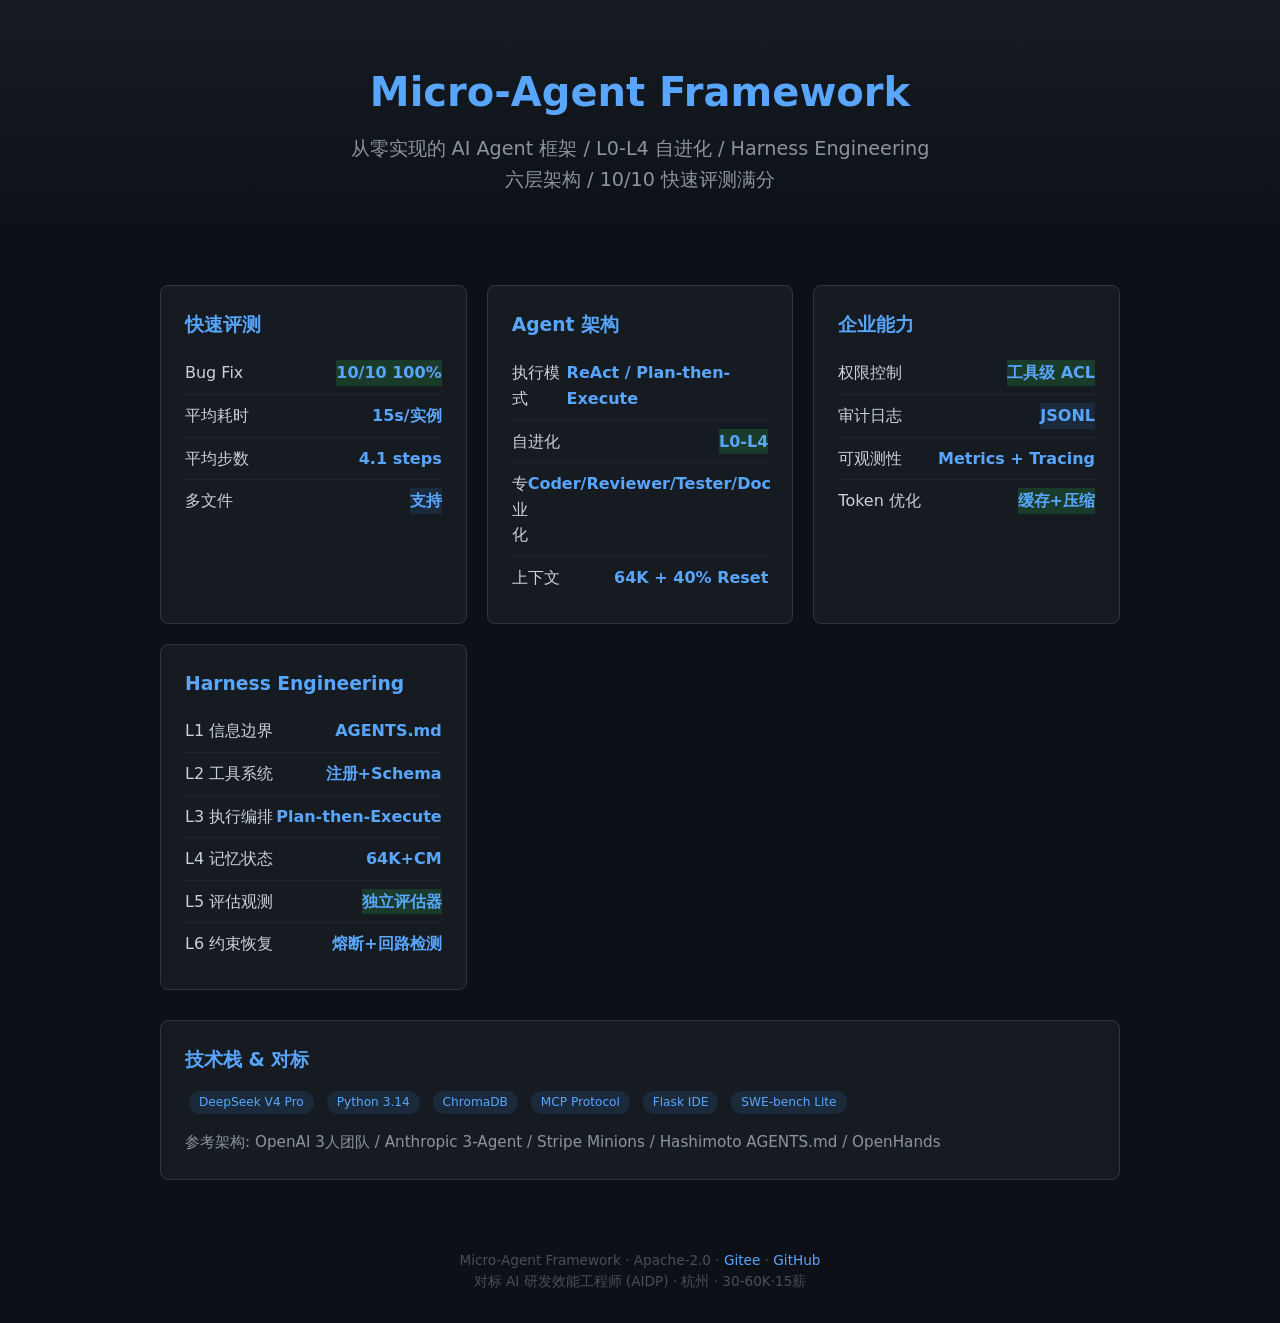
==== docs/index.html @ f25aa90a "feat: multi-file + hard bug fixtures, Gitee Pages site, OpenHands reference" ====
<!DOCTYPE html>
<html lang="zh">
<head>
<meta charset="UTF-8">
<meta name="viewport" content="width=device-width, initial-scale=1.0">
<title>Micro-Agent Framework</title>
<style>
*{margin:0;padding:0;box-sizing:border-box}
body{font-family:system-ui,sans-serif;background:#0d1117;color:#c9d1d9;line-height:1.6}
.hero{text-align:center;padding:60px 20px 40px;background:linear-gradient(180deg,#161b22,#0d1117)}
.hero h1{font-size:2.5em;color:#58a6ff;margin-bottom:10px}
.hero p{color:#8b949e;font-size:1.2em;max-width:600px;margin:0 auto}
.container{max-width:1000px;margin:0 auto;padding:20px}
.grid{display:grid;grid-template-columns:repeat(auto-fit,minmax(300px,1fr));gap:20px;margin:30px 0}
.card{background:#161b22;border:1px solid #30363d;border-radius:8px;padding:24px}
.card h3{color:#58a6ff;margin-bottom:12px}
.card p{color:#8b949e;font-size:0.95em}
.badge{display:inline-block;padding:2px 10px;border-radius:12px;font-size:0.8em;margin:4px}
.badge-pass{background:#1a3a2a;color:#3fb950}
.badge-info{background:#1a2a3a;color:#58a6ff}
.metric{display:flex;justify-content:space-between;padding:8px 0;border-bottom:1px solid #21262d}
.metric:last-child{border:none}
.value{color:#58a6ff;font-weight:600}
.footer{text-align:center;padding:30px;color:#484f58;font-size:0.85em}
a{color:#58a6ff;text-decoration:none}
</style>
</head>
<body>

<div class="hero">
<h1>Micro-Agent Framework</h1>
<p>从零实现的 AI Agent 框架  /  L0-L4 自进化  /  Harness Engineering 六层架构  /  10/10 快速评测满分</p>
</div>

<div class="container">

<div class="grid">
<div class="card">
<h3>快速评测</h3>
<div class="metric"><span>Bug Fix</span><span class="value badge-pass">10/10 100%</span></div>
<div class="metric"><span>平均耗时</span><span class="value">15s/实例</span></div>
<div class="metric"><span>平均步数</span><span class="value">4.1 steps</span></div>
<div class="metric"><span>多文件</span><span class="value badge-info">支持</span></div>
</div>

<div class="card">
<h3>Agent 架构</h3>
<div class="metric"><span>执行模式</span><span class="value">ReAct / Plan-then-Execute</span></div>
<div class="metric"><span>自进化</span><span class="value badge-pass">L0-L4</span></div>
<div class="metric"><span>专业化</span><span class="value">Coder/Reviewer/Tester/Doc</span></div>
<div class="metric"><span>上下文</span><span class="value">64K + 40% Reset</span></div>
</div>

<div class="card">
<h3>企业能力</h3>
<div class="metric"><span>权限控制</span><span class="value badge-pass">工具级 ACL</span></div>
<div class="metric"><span>审计日志</span><span class="value badge-info">JSONL</span></div>
<div class="metric"><span>可观测性</span><span class="value">Metrics + Tracing</span></div>
<div class="metric"><span>Token 优化</span><span class="value badge-pass">缓存+压缩</span></div>
</div>

<div class="card">
<h3>Harness Engineering</h3>
<div class="metric"><span>L1 信息边界</span><span class="value">AGENTS.md</span></div>
<div class="metric"><span>L2 工具系统</span><span class="value">注册+Schema</span></div>
<div class="metric"><span>L3 执行编排</span><span class="value">Plan-then-Execute</span></div>
<div class="metric"><span>L4 记忆状态</span><span class="value">64K+CM</span></div>
<div class="metric"><span>L5 评估观测</span><span class="value badge-pass">独立评估器</span></div>
<div class="metric"><span>L6 约束恢复</span><span class="value">熔断+回路检测</span></div>
</div>
</div>

<div class="card" style="margin:20px 0">
<h3>技术栈 &amp; 对标</h3>
<p>
  <span class="badge badge-info">DeepSeek V4 Pro</span>
  <span class="badge badge-info">Python 3.14</span>
  <span class="badge badge-info">ChromaDB</span>
  <span class="badge badge-info">MCP Protocol</span>
  <span class="badge badge-info">Flask IDE</span>
  <span class="badge badge-info">SWE-bench Lite</span>
</p>
<p style="margin-top:12px">
  参考架构: OpenAI 3人团队 / Anthropic 3-Agent / Stripe Minions / Hashimoto AGENTS.md / OpenHands
</p>
</div>

</div>

<div class="footer">
  <p>Micro-Agent Framework · Apache-2.0 · 
  <a href="https://gitee.com/oneonichan/micro-agent">Gitee</a> · 
  <a href="https://github.com/zengsidou/micro-agent">GitHub</a></p>
  <p>对标 AI 研发效能工程师 (AIDP) · 杭州 · 30-60K·15薪</p>
</div>

</body>
</html>
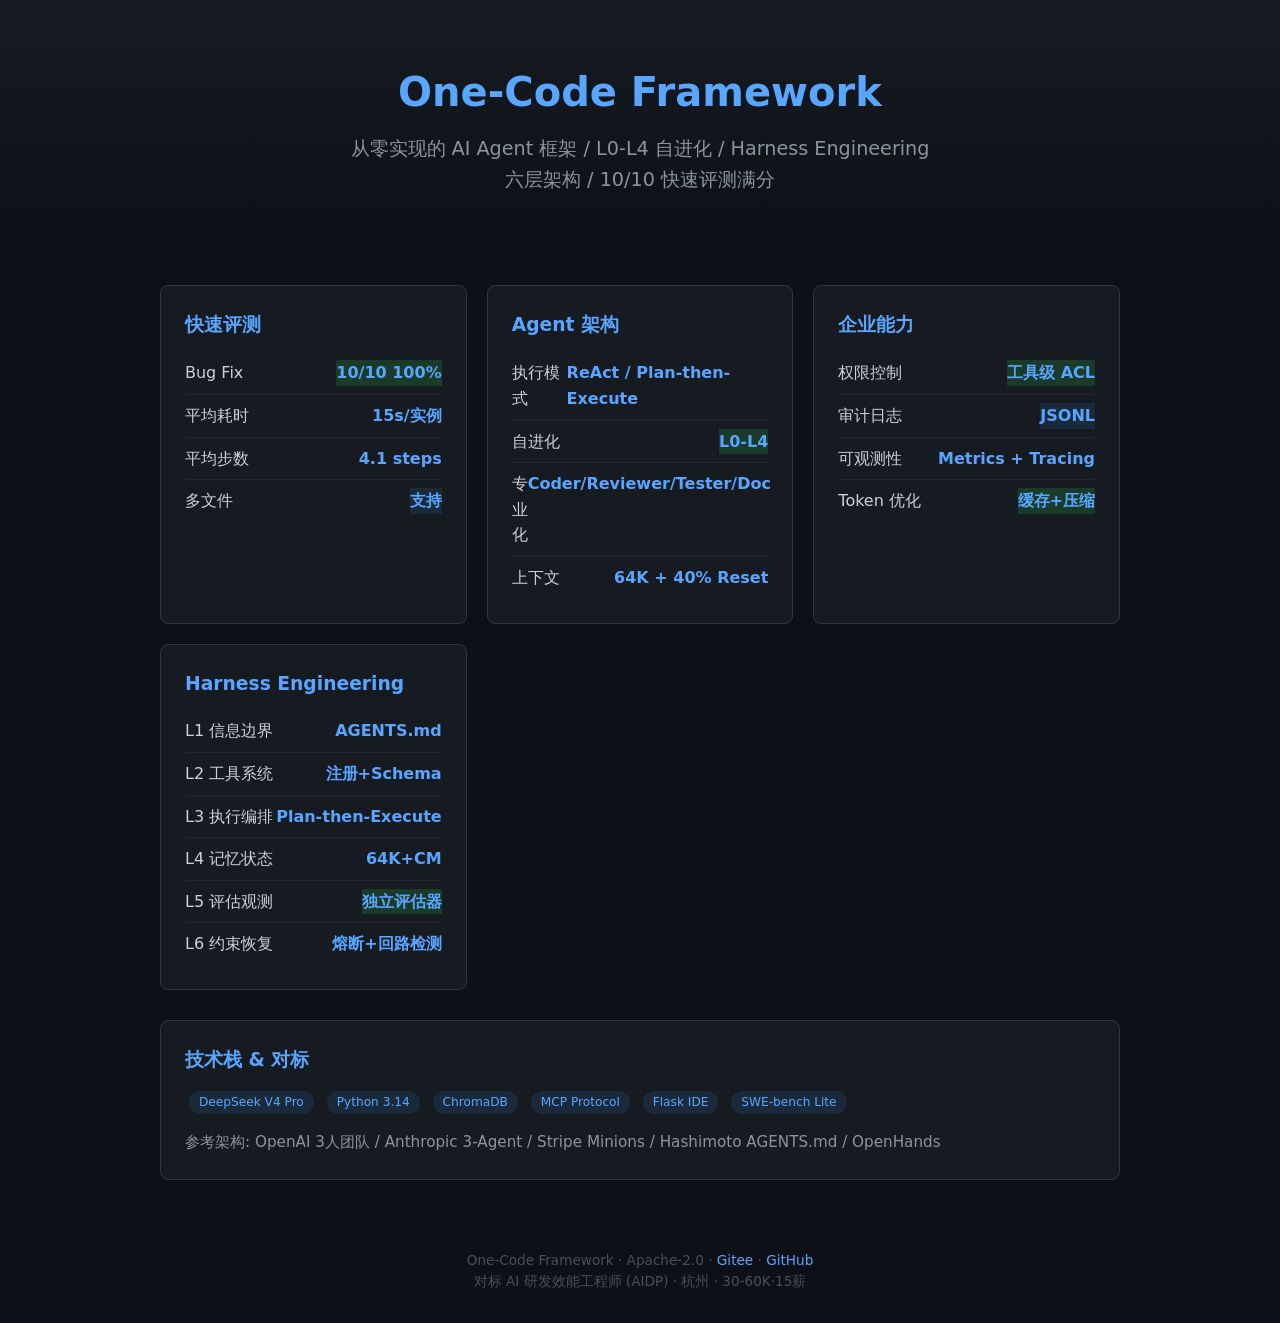
==== commit 343a0551: "refactor: rename project to One-Code; feat: add Contract-First agent (contract preview, reverse deco" ====
--- a/docs/index.html
+++ b/docs/index.html
@@ -3,7 +3,7 @@
 <head>
 <meta charset="UTF-8">
 <meta name="viewport" content="width=device-width, initial-scale=1.0">
-<title>Micro-Agent Framework</title>
+<title>One-Code Framework</title>
 <style>
 *{margin:0;padding:0;box-sizing:border-box}
 body{font-family:system-ui,sans-serif;background:#0d1117;color:#c9d1d9;line-height:1.6}
@@ -28,7 +28,7 @@
 <body>
 
 <div class="hero">
-<h1>Micro-Agent Framework</h1>
+<h1>One-Code Framework</h1>
 <p>从零实现的 AI Agent 框架  /  L0-L4 自进化  /  Harness Engineering 六层架构  /  10/10 快速评测满分</p>
 </div>
 
@@ -88,9 +88,9 @@
 </div>
 
 <div class="footer">
-  <p>Micro-Agent Framework · Apache-2.0 · 
-  <a href="https://gitee.com/oneonichan/micro-agent">Gitee</a> · 
-  <a href="https://github.com/zengsidou/micro-agent">GitHub</a></p>
+  <p>One-Code Framework · Apache-2.0 · 
+  <a href="https://gitee.com/oneonichan/one-code">Gitee</a> · 
+  <a href="https://github.com/zengsidou/one-code">GitHub</a></p>
   <p>对标 AI 研发效能工程师 (AIDP) · 杭州 · 30-60K·15薪</p>
 </div>
 
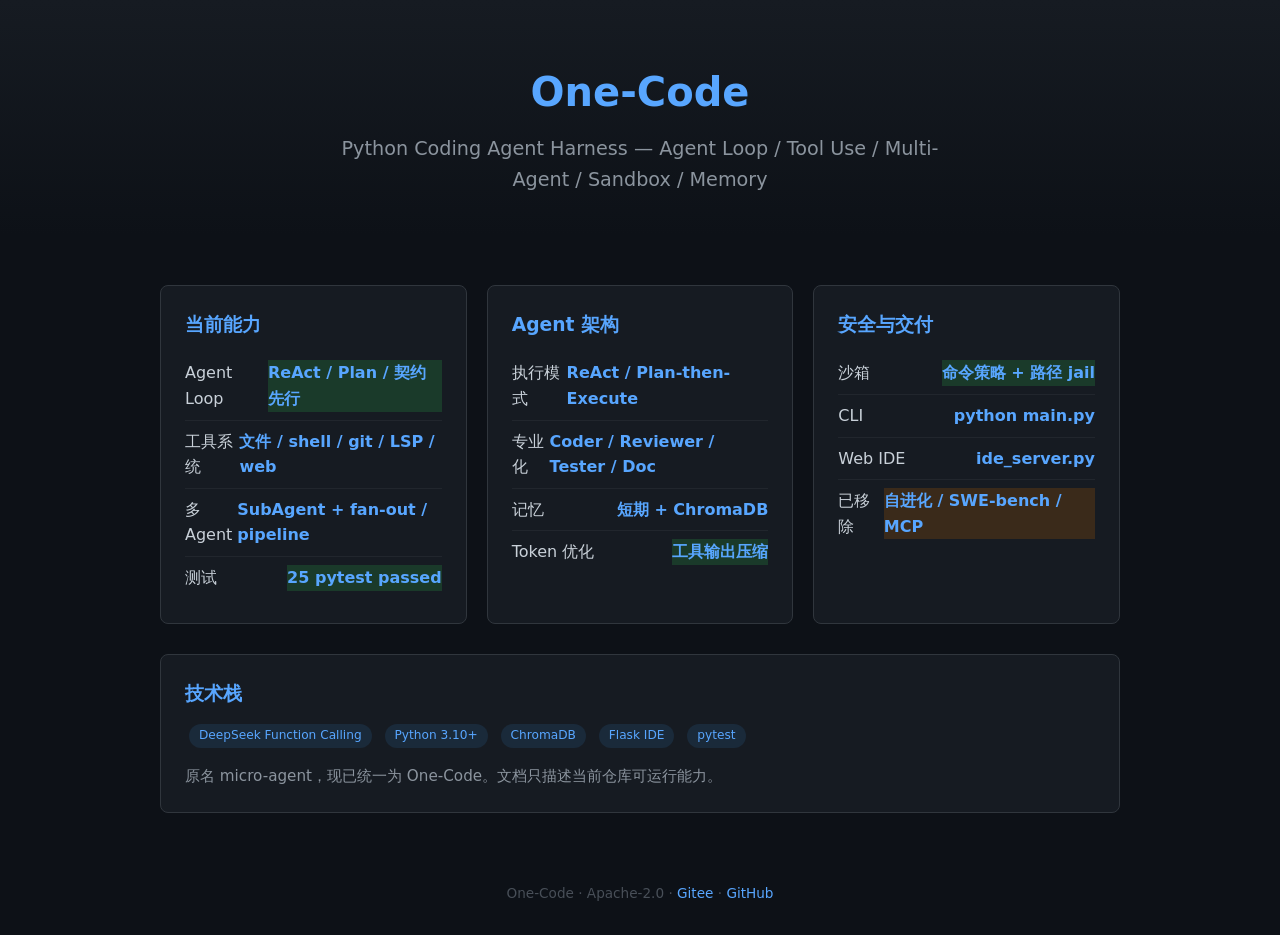
==== commit 7ad924b8: "Align branding and docs to One-Code; drop stale MCP entrypoints. README/docs now match the trimmed c" ====
--- a/docs/index.html
+++ b/docs/index.html
@@ -3,13 +3,13 @@
 <head>
 <meta charset="UTF-8">
 <meta name="viewport" content="width=device-width, initial-scale=1.0">
-<title>One-Code Framework</title>
+<title>One-Code</title>
 <style>
 *{margin:0;padding:0;box-sizing:border-box}
 body{font-family:system-ui,sans-serif;background:#0d1117;color:#c9d1d9;line-height:1.6}
 .hero{text-align:center;padding:60px 20px 40px;background:linear-gradient(180deg,#161b22,#0d1117)}
 .hero h1{font-size:2.5em;color:#58a6ff;margin-bottom:10px}
-.hero p{color:#8b949e;font-size:1.2em;max-width:600px;margin:0 auto}
+.hero p{color:#8b949e;font-size:1.2em;max-width:640px;margin:0 auto}
 .container{max-width:1000px;margin:0 auto;padding:20px}
 .grid{display:grid;grid-template-columns:repeat(auto-fit,minmax(300px,1fr));gap:20px;margin:30px 0}
 .card{background:#161b22;border:1px solid #30363d;border-radius:8px;padding:24px}
@@ -18,6 +18,7 @@
 .badge{display:inline-block;padding:2px 10px;border-radius:12px;font-size:0.8em;margin:4px}
 .badge-pass{background:#1a3a2a;color:#3fb950}
 .badge-info{background:#1a2a3a;color:#58a6ff}
+.badge-warn{background:#3a2a1a;color:#d29922}
 .metric{display:flex;justify-content:space-between;padding:8px 0;border-bottom:1px solid #21262d}
 .metric:last-child{border:none}
 .value{color:#58a6ff;font-weight:600}
@@ -28,70 +29,58 @@
 <body>
 
 <div class="hero">
-<h1>One-Code Framework</h1>
-<p>从零实现的 AI Agent 框架  /  L0-L4 自进化  /  Harness Engineering 六层架构  /  10/10 快速评测满分</p>
+<h1>One-Code</h1>
+<p>Python Coding Agent Harness — Agent Loop / Tool Use / Multi-Agent / Sandbox / Memory</p>
 </div>
 
 <div class="container">
 
 <div class="grid">
 <div class="card">
-<h3>快速评测</h3>
-<div class="metric"><span>Bug Fix</span><span class="value badge-pass">10/10 100%</span></div>
-<div class="metric"><span>平均耗时</span><span class="value">15s/实例</span></div>
-<div class="metric"><span>平均步数</span><span class="value">4.1 steps</span></div>
-<div class="metric"><span>多文件</span><span class="value badge-info">支持</span></div>
+<h3>当前能力</h3>
+<div class="metric"><span>Agent Loop</span><span class="value badge-pass">ReAct / Plan / 契约先行</span></div>
+<div class="metric"><span>工具系统</span><span class="value">文件 / shell / git / LSP / web</span></div>
+<div class="metric"><span>多 Agent</span><span class="value">SubAgent + fan-out / pipeline</span></div>
+<div class="metric"><span>测试</span><span class="value badge-pass">25 pytest passed</span></div>
 </div>
 
 <div class="card">
 <h3>Agent 架构</h3>
 <div class="metric"><span>执行模式</span><span class="value">ReAct / Plan-then-Execute</span></div>
-<div class="metric"><span>自进化</span><span class="value badge-pass">L0-L4</span></div>
-<div class="metric"><span>专业化</span><span class="value">Coder/Reviewer/Tester/Doc</span></div>
-<div class="metric"><span>上下文</span><span class="value">64K + 40% Reset</span></div>
+<div class="metric"><span>专业化</span><span class="value">Coder / Reviewer / Tester / Doc</span></div>
+<div class="metric"><span>记忆</span><span class="value">短期 + ChromaDB</span></div>
+<div class="metric"><span>Token 优化</span><span class="value badge-pass">工具输出压缩</span></div>
 </div>
 
 <div class="card">
-<h3>企业能力</h3>
-<div class="metric"><span>权限控制</span><span class="value badge-pass">工具级 ACL</span></div>
-<div class="metric"><span>审计日志</span><span class="value badge-info">JSONL</span></div>
-<div class="metric"><span>可观测性</span><span class="value">Metrics + Tracing</span></div>
-<div class="metric"><span>Token 优化</span><span class="value badge-pass">缓存+压缩</span></div>
-</div>
-
-<div class="card">
-<h3>Harness Engineering</h3>
-<div class="metric"><span>L1 信息边界</span><span class="value">AGENTS.md</span></div>
-<div class="metric"><span>L2 工具系统</span><span class="value">注册+Schema</span></div>
-<div class="metric"><span>L3 执行编排</span><span class="value">Plan-then-Execute</span></div>
-<div class="metric"><span>L4 记忆状态</span><span class="value">64K+CM</span></div>
-<div class="metric"><span>L5 评估观测</span><span class="value badge-pass">独立评估器</span></div>
-<div class="metric"><span>L6 约束恢复</span><span class="value">熔断+回路检测</span></div>
+<h3>安全与交付</h3>
+<div class="metric"><span>沙箱</span><span class="value badge-pass">命令策略 + 路径 jail</span></div>
+<div class="metric"><span>CLI</span><span class="value">python main.py</span></div>
+<div class="metric"><span>Web IDE</span><span class="value">ide_server.py</span></div>
+<div class="metric"><span>已移除</span><span class="value badge-warn">自进化 / SWE-bench / MCP</span></div>
 </div>
 </div>
 
 <div class="card" style="margin:20px 0">
-<h3>技术栈 &amp; 对标</h3>
+<h3>技术栈</h3>
 <p>
-  <span class="badge badge-info">DeepSeek V4 Pro</span>
-  <span class="badge badge-info">Python 3.14</span>
+  <span class="badge badge-info">DeepSeek Function Calling</span>
+  <span class="badge badge-info">Python 3.10+</span>
   <span class="badge badge-info">ChromaDB</span>
-  <span class="badge badge-info">MCP Protocol</span>
   <span class="badge badge-info">Flask IDE</span>
-  <span class="badge badge-info">SWE-bench Lite</span>
+  <span class="badge badge-info">pytest</span>
 </p>
 <p style="margin-top:12px">
-  参考架构: OpenAI 3人团队 / Anthropic 3-Agent / Stripe Minions / Hashimoto AGENTS.md / OpenHands
+  原名 micro-agent，现已统一为 One-Code。文档只描述当前仓库可运行能力。
 </p>
 </div>
 
 </div>
 
 <div class="footer">
-  <p>One-Code Framework · Apache-2.0 · 
-  <a href="https://gitee.com/oneonichan/one-code">Gitee</a> · 
+  <p>One-Code · Apache-2.0 ·
+  <a href="https://gitee.com/oneonichan/one-code">Gitee</a> ·
   <a href="https://github.com/zengsidou/one-code">GitHub</a></p>
-  <p>对标 AI 研发效能工程师 (AIDP) · 杭州 · 30-60K·15薪</p>
 </div>
 
 </body>
